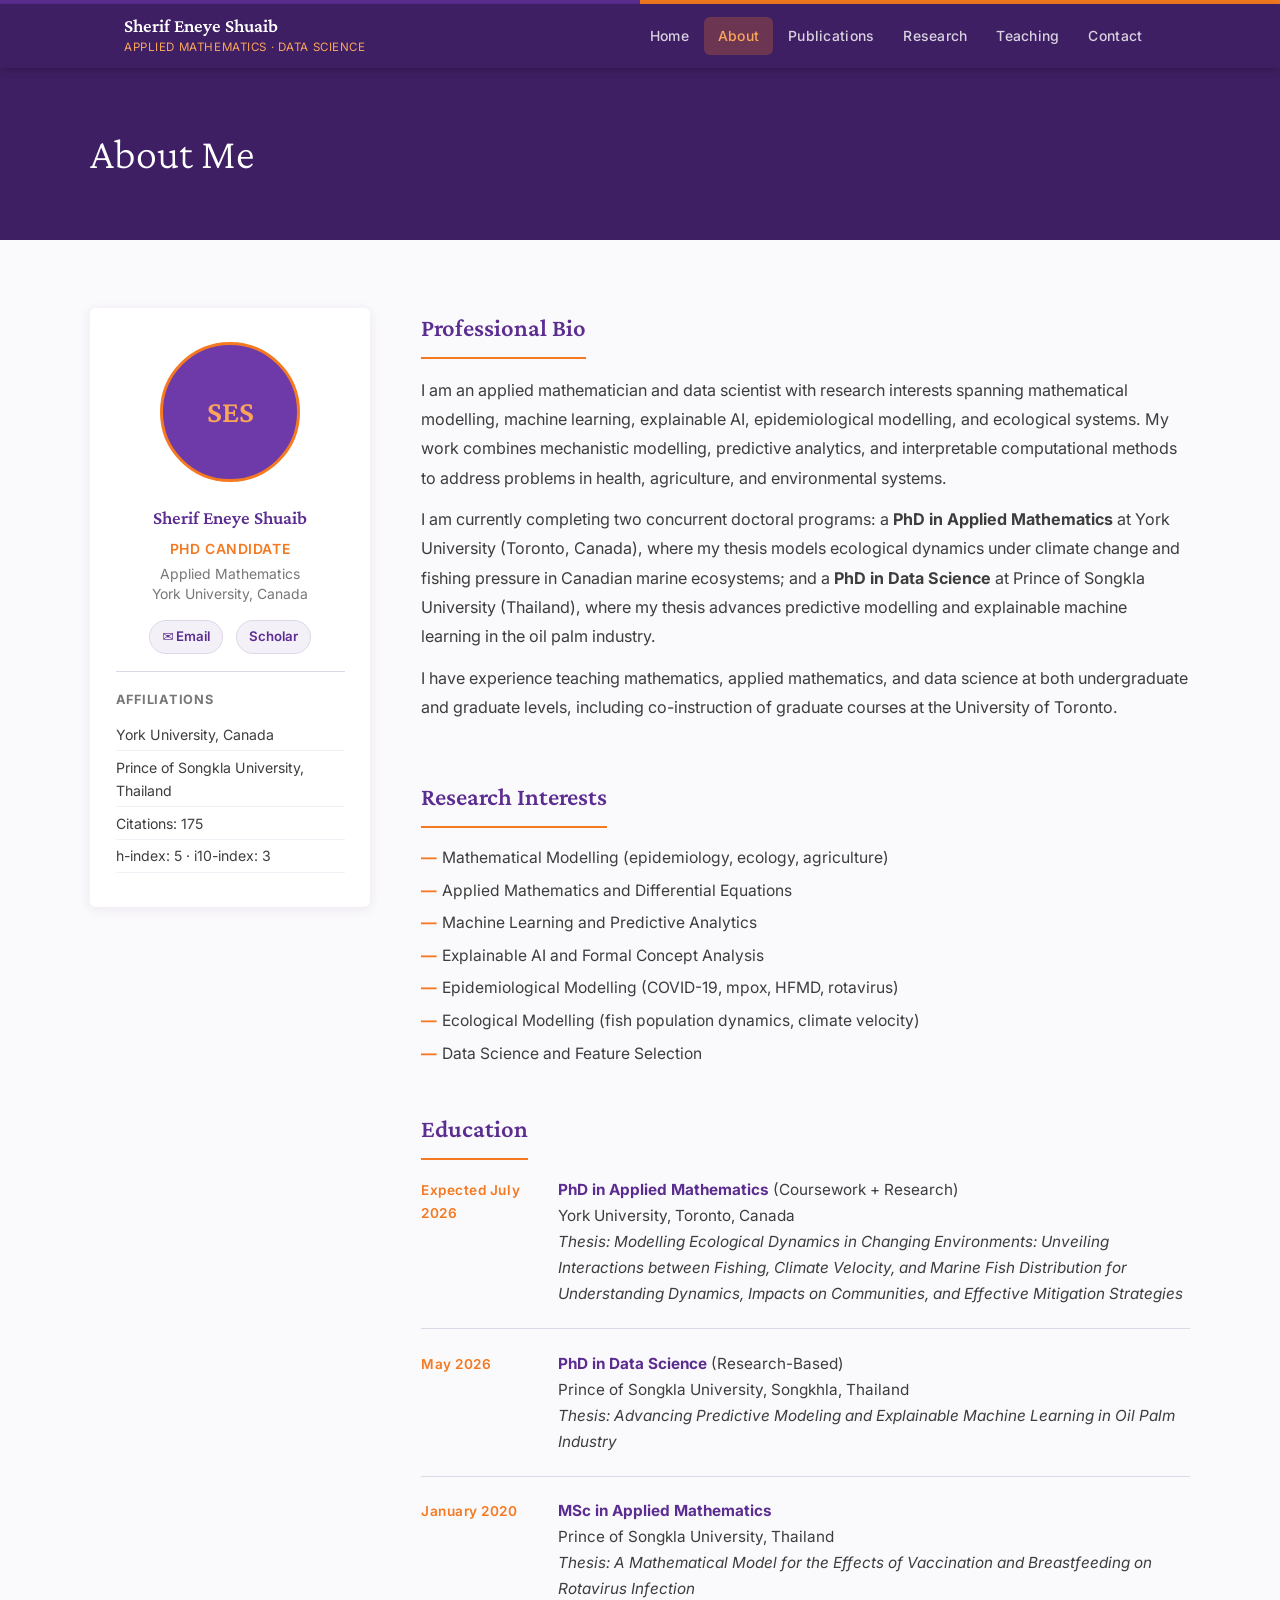
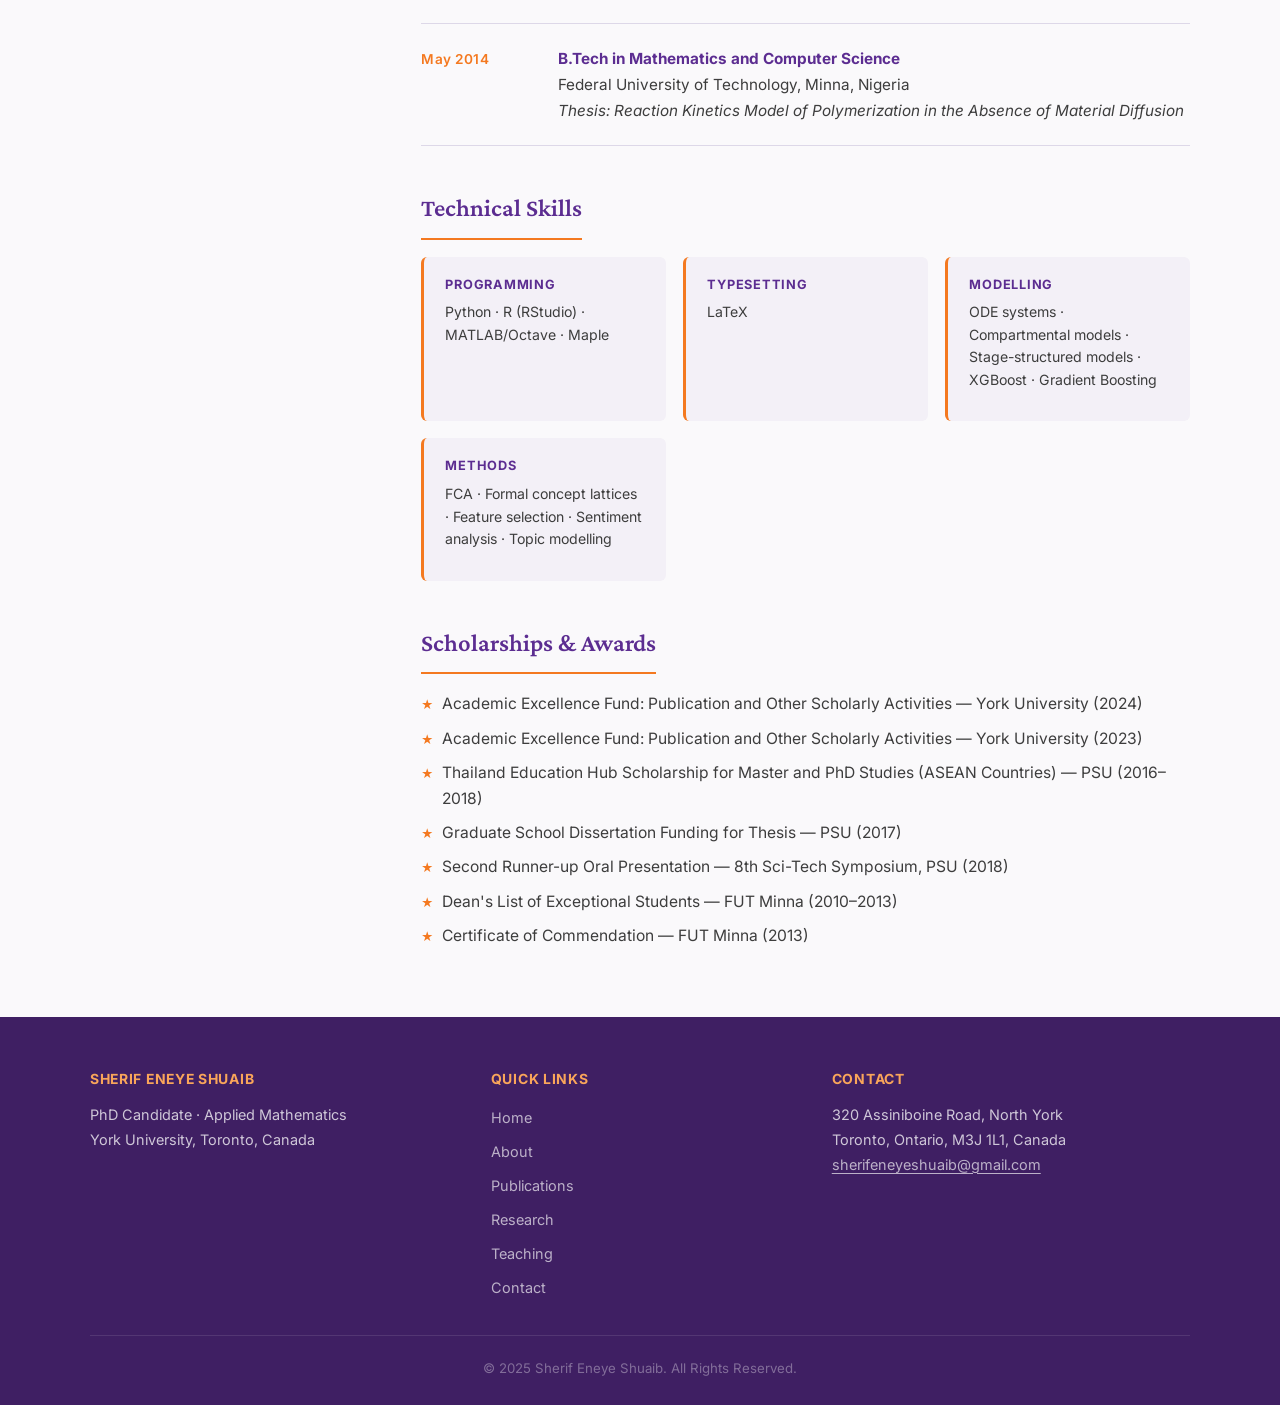
==== about.html @ bf9220cd "Add files via upload" ====
<!DOCTYPE html>
<html lang="en">
<head>
  <meta charset="UTF-8" />
  <meta name="viewport" content="width=device-width, initial-scale=1.0" />
  <title>About — Sherif Eneye Shuaib</title>
  <link rel="preconnect" href="https://fonts.googleapis.com">
  <link href="https://fonts.googleapis.com/css2?family=Crimson+Pro:ital,wght@0,300;0,400;0,600;1,400&family=Inter:wght@400;500;600&display=swap" rel="stylesheet">
  <link rel="stylesheet" href="style.css" />
</head>
<body>

  <div class="wu-stripe"></div>

  <header class="site-header">
    <div class="nav-inner">
      <a href="index.html" class="site-logo">
        <span class="logo-name">Sherif Eneye Shuaib</span>
        <span class="logo-sub">Applied Mathematics · Data Science</span>
      </a>
      <nav>
        <ul>
          <li><a href="index.html">Home</a></li>
          <li><a href="about.html" class="active">About</a></li>
          <li><a href="publications.html">Publications</a></li>
          <li><a href="research.html">Research</a></li>
          <li><a href="teaching.html">Teaching</a></li>
          <li><a href="contact.html">Contact</a></li>
        </ul>
      </nav>
    </div>
  </header>

  <section class="page-hero">
    <div class="section-inner">
      <h1>About Me</h1>
    </div>
  </section>

  <section class="section about-section">
    <div class="section-inner about-layout">

      <aside class="about-sidebar">
        <div class="sidebar-photo">
          <div class="photo-frame">
            <img src="images/profile.jpg" alt="Sherif Eneye Shuaib" onerror="this.style.display='none'; this.parentElement.classList.add('photo-placeholder')" />
            <div class="photo-initials">SES</div>
          </div>
        </div>
        <div class="sidebar-info">
          <h2 class="sidebar-name">Sherif Eneye Shuaib</h2>
          <p class="sidebar-role">PhD Candidate</p>
          <p class="sidebar-dept">Applied Mathematics</p>
          <p class="sidebar-inst">York University, Canada</p>
          <div class="sidebar-links">
            <a href="mailto:sherifeneyeshuaib@gmail.com">✉ Email</a>
            <a href="https://scholar.google.com/citations?hl=en&user=ZMl4wygAAAAJ" target="_blank">Scholar</a>
          </div>
          <div class="sidebar-affiliations">
            <strong>Affiliations</strong>
            <ul>
              <li>York University, Canada</li>
              <li>Prince of Songkla University, Thailand</li>
              <li>Citations: 175</li>
              <li>h-index: 5 · i10-index: 3</li>
            </ul>
          </div>
        </div>
      </aside>

      <main class="about-main">

        <section class="about-block">
          <h2>Professional Bio</h2>
          <p>
            I am an applied mathematician and data scientist with research interests spanning mathematical modelling, machine learning, explainable AI, epidemiological modelling, and ecological systems. My work combines mechanistic modelling, predictive analytics, and interpretable computational methods to address problems in health, agriculture, and environmental systems.
          </p>
          <p>
            I am currently completing two concurrent doctoral programs: a <strong>PhD in Applied Mathematics</strong> at York University (Toronto, Canada), where my thesis models ecological dynamics under climate change and fishing pressure in Canadian marine ecosystems; and a <strong>PhD in Data Science</strong> at Prince of Songkla University (Thailand), where my thesis advances predictive modelling and explainable machine learning in the oil palm industry.
          </p>
          <p>
            I have experience teaching mathematics, applied mathematics, and data science at both undergraduate and graduate levels, including co-instruction of graduate courses at the University of Toronto.
          </p>
        </section>

        <section class="about-block">
          <h2>Research Interests</h2>
          <ul class="interest-list">
            <li>Mathematical Modelling (epidemiology, ecology, agriculture)</li>
            <li>Applied Mathematics and Differential Equations</li>
            <li>Machine Learning and Predictive Analytics</li>
            <li>Explainable AI and Formal Concept Analysis</li>
            <li>Epidemiological Modelling (COVID-19, mpox, HFMD, rotavirus)</li>
            <li>Ecological Modelling (fish population dynamics, climate velocity)</li>
            <li>Data Science and Feature Selection</li>
          </ul>
        </section>

        <section class="about-block">
          <h2>Education</h2>
          <div class="edu-list">
            <div class="edu-item">
              <div class="edu-year">Expected July 2026</div>
              <div class="edu-detail">
                <strong>PhD in Applied Mathematics</strong> (Coursework + Research)<br>
                York University, Toronto, Canada<br>
                <em>Thesis: Modelling Ecological Dynamics in Changing Environments: Unveiling Interactions between Fishing, Climate Velocity, and Marine Fish Distribution for Understanding Dynamics, Impacts on Communities, and Effective Mitigation Strategies</em>
              </div>
            </div>
            <div class="edu-item">
              <div class="edu-year">May 2026</div>
              <div class="edu-detail">
                <strong>PhD in Data Science</strong> (Research-Based)<br>
                Prince of Songkla University, Songkhla, Thailand<br>
                <em>Thesis: Advancing Predictive Modeling and Explainable Machine Learning in Oil Palm Industry</em>
              </div>
            </div>
            <div class="edu-item">
              <div class="edu-year">January 2020</div>
              <div class="edu-detail">
                <strong>MSc in Applied Mathematics</strong><br>
                Prince of Songkla University, Thailand<br>
                <em>Thesis: A Mathematical Model for the Effects of Vaccination and Breastfeeding on Rotavirus Infection</em>
              </div>
            </div>
            <div class="edu-item">
              <div class="edu-year">May 2014</div>
              <div class="edu-detail">
                <strong>B.Tech in Mathematics and Computer Science</strong><br>
                Federal University of Technology, Minna, Nigeria<br>
                <em>Thesis: Reaction Kinetics Model of Polymerization in the Absence of Material Diffusion</em>
              </div>
            </div>
          </div>
        </section>

        <section class="about-block">
          <h2>Technical Skills</h2>
          <div class="skills-grid">
            <div class="skill-group">
              <strong>Programming</strong>
              <p>Python · R (RStudio) · MATLAB/Octave · Maple</p>
            </div>
            <div class="skill-group">
              <strong>Typesetting</strong>
              <p>LaTeX</p>
            </div>
            <div class="skill-group">
              <strong>Modelling</strong>
              <p>ODE systems · Compartmental models · Stage-structured models · XGBoost · Gradient Boosting</p>
            </div>
            <div class="skill-group">
              <strong>Methods</strong>
              <p>FCA · Formal concept lattices · Feature selection · Sentiment analysis · Topic modelling</p>
            </div>
          </div>
        </section>

        <section class="about-block">
          <h2>Scholarships & Awards</h2>
          <ul class="award-list">
            <li>Academic Excellence Fund: Publication and Other Scholarly Activities — York University (2024)</li>
            <li>Academic Excellence Fund: Publication and Other Scholarly Activities — York University (2023)</li>
            <li>Thailand Education Hub Scholarship for Master and PhD Studies (ASEAN Countries) — PSU (2016–2018)</li>
            <li>Graduate School Dissertation Funding for Thesis — PSU (2017)</li>
            <li>Second Runner-up Oral Presentation — 8th Sci-Tech Symposium, PSU (2018)</li>
            <li>Dean's List of Exceptional Students — FUT Minna (2010–2013)</li>
            <li>Certificate of Commendation — FUT Minna (2013)</li>
          </ul>
        </section>

      </main>
    </div>
  </section>

  <footer class="site-footer">
    <div class="footer-inner">
      <div class="footer-col">
        <strong>Sherif Eneye Shuaib</strong>
        <p>PhD Candidate · Applied Mathematics<br>York University, Toronto, Canada</p>
      </div>
      <div class="footer-col">
        <strong>Quick Links</strong>
        <ul>
          <li><a href="index.html">Home</a></li>
          <li><a href="about.html">About</a></li>
          <li><a href="publications.html">Publications</a></li>
          <li><a href="research.html">Research</a></li>
          <li><a href="teaching.html">Teaching</a></li>
          <li><a href="contact.html">Contact</a></li>
        </ul>
      </div>
      <div class="footer-col">
        <strong>Contact</strong>
        <p>320 Assiniboine Road, North York<br>Toronto, Ontario, M3J 1L1, Canada</p>
        <p><a href="mailto:sherifeneyeshuaib@gmail.com" style="color:rgba(255,255,255,0.65);">sherifeneyeshuaib@gmail.com</a></p>
      </div>
    </div>
    <div class="footer-copy">© 2025 Sherif Eneye Shuaib. All Rights Reserved.</div>
  </footer>

</body>
</html>
---- style.css ----
/* ============================================
   SHERIF ENEYE SHUAIB — Personal Academic Site
   Colors: Walailak University (Purple + Orange)
   Purple: #5c2d91 / Orange: #f47920
   ============================================ */

:root {
  --c-purple:     #5c2d91;
  --c-purple-mid: #6e3aaa;
  --c-purple-dk:  #3f1f63;
  --c-orange:     #f47920;
  --c-orange-lt:  #f9a55a;
  --c-bg:         #faf9fb;
  --c-bg-subtle:  #f3f0f7;
  --c-text:       #1a1a1a;
  --c-text-mid:   #3d3d3d;
  --c-muted:      #777;
  --c-border:     #ddd8e8;
  --c-white:      #ffffff;

  --font-serif: 'Crimson Pro', Georgia, serif;
  --font-sans:  'Inter', system-ui, sans-serif;

  --radius: 6px;
  --shadow: 0 2px 12px rgba(92,45,145,0.09);
}

/* ---- RESET ---- */
*, *::before, *::after { box-sizing: border-box; margin: 0; padding: 0; }
html { font-size: 17px; scroll-behavior: smooth; }
body { font-family: var(--font-sans); background: var(--c-bg); color: var(--c-text); line-height: 1.65; }
a { color: var(--c-purple); text-decoration: underline; text-underline-offset: 3px; }
a:hover { color: var(--c-orange); }
img { max-width: 100%; display: block; }
ul { list-style: none; }

/* ---- NAV ---- */
.site-header {
  background: var(--c-purple-dk);
  position: sticky;
  top: 0;
  z-index: 100;
  box-shadow: 0 2px 8px rgba(0,0,0,0.22);
}
.nav-inner {
  max-width: 1100px;
  margin: 0 auto;
  padding: 0 2rem;
  display: flex;
  align-items: center;
  justify-content: space-between;
  height: 64px;
}
.site-logo {
  text-decoration: none;
  display: flex;
  flex-direction: column;
  gap: 1px;
}
.logo-name {
  font-family: var(--font-serif);
  font-size: 1.1rem;
  font-weight: 600;
  color: var(--c-white);
  line-height: 1.2;
}
.logo-sub {
  font-size: 0.68rem;
  color: var(--c-orange-lt);
  letter-spacing: 0.05em;
  text-transform: uppercase;
}
nav ul { display: flex; gap: 0.1rem; }
nav ul li a {
  display: block;
  padding: 0.45rem 0.8rem;
  font-size: 0.82rem;
  font-weight: 500;
  color: rgba(255,255,255,0.8);
  text-decoration: none;
  border-radius: var(--radius);
  letter-spacing: 0.02em;
  transition: background 0.15s, color 0.15s;
}
nav ul li a:hover,
nav ul li a.active {
  background: rgba(244,121,32,0.25);
  color: var(--c-orange-lt);
}

/* ---- HERO ---- */
.hero {
  background: linear-gradient(135deg, var(--c-purple-dk) 0%, var(--c-purple) 55%, var(--c-purple-mid) 100%);
  padding: 5rem 2rem 4rem;
  color: var(--c-white);
}
.hero-inner {
  max-width: 1100px;
  margin: 0 auto;
  display: grid;
  grid-template-columns: 1fr auto;
  gap: 4rem;
  align-items: center;
}
.hero-eyebrow {
  font-size: 0.78rem;
  font-weight: 600;
  letter-spacing: 0.1em;
  text-transform: uppercase;
  color: var(--c-orange-lt);
  margin-bottom: 0.75rem;
}
.hero h1 {
  font-family: var(--font-serif);
  font-size: 2.9rem;
  font-weight: 300;
  line-height: 1.15;
  margin-bottom: 1.25rem;
  color: var(--c-white);
}
.hero-desc {
  font-size: 1rem;
  color: rgba(255,255,255,0.82);
  max-width: 520px;
  line-height: 1.75;
  margin-bottom: 2rem;
}
.hero-links { display: flex; gap: 0.85rem; flex-wrap: wrap; margin-bottom: 1.5rem; }
.btn-primary {
  display: inline-block;
  background: var(--c-orange);
  color: var(--c-white);
  font-weight: 600;
  font-size: 0.85rem;
  padding: 0.65rem 1.4rem;
  border-radius: var(--radius);
  text-decoration: none;
  letter-spacing: 0.02em;
  transition: background 0.15s;
}
.btn-primary:hover { background: var(--c-orange-lt); color: var(--c-white); }
.btn-outline {
  display: inline-block;
  border: 1.5px solid rgba(244,121,32,0.6);
  color: var(--c-orange-lt);
  font-weight: 500;
  font-size: 0.85rem;
  padding: 0.62rem 1.35rem;
  border-radius: var(--radius);
  text-decoration: none;
  transition: border-color 0.15s, color 0.15s;
}
.btn-outline:hover { border-color: var(--c-orange-lt); color: var(--c-white); }
.hero-social { display: flex; gap: 1rem; font-size: 0.82rem; }
.hero-social a { color: rgba(255,255,255,0.6); text-decoration: none; transition: color 0.15s; }
.hero-social a:hover { color: var(--c-orange-lt); }

/* Photo */
.hero-photo { display: flex; flex-direction: column; align-items: center; gap: 1rem; }
.photo-frame {
  width: 200px; height: 200px;
  border-radius: 50%;
  border: 3px solid var(--c-orange);
  overflow: hidden;
  background: var(--c-purple-mid);
  display: flex;
  align-items: center;
  justify-content: center;
  position: relative;
}
.photo-frame img { width: 100%; height: 100%; object-fit: cover; }
.photo-initials {
  position: absolute;
  font-family: var(--font-serif);
  font-size: 2.5rem;
  font-weight: 600;
  color: var(--c-orange-lt);
  pointer-events: none;
}
.photo-frame.photo-placeholder .photo-initials { display: flex; }
.photo-frame:not(.photo-placeholder) .photo-initials { display: none; }
.affil-badges { display: flex; flex-direction: column; align-items: center; gap: 0.4rem; }
.affil-badges span {
  background: rgba(255,255,255,0.1);
  color: rgba(255,255,255,0.8);
  font-size: 0.72rem;
  padding: 0.25rem 0.75rem;
  border-radius: 20px;
  border: 1px solid rgba(255,255,255,0.15);
}

/* ---- SECTIONS ---- */
.section { padding: 4rem 2rem; }
.bg-subtle { background: var(--c-bg-subtle); }
.section-inner { max-width: 1100px; margin: 0 auto; }
.section-title {
  font-family: var(--font-serif);
  font-size: 1.9rem;
  font-weight: 400;
  color: var(--c-purple);
  margin-bottom: 2rem;
  padding-bottom: 0.75rem;
  border-bottom: 2px solid var(--c-orange);
  display: inline-block;
}

/* ---- CARDS ---- */
.cards { display: grid; grid-template-columns: repeat(auto-fit, minmax(230px, 1fr)); gap: 1.5rem; }
.card {
  background: var(--c-white);
  border-radius: var(--radius);
  padding: 1.75rem 1.5rem;
  box-shadow: var(--shadow);
  border-top: 3px solid var(--c-orange);
}
.card-icon { font-size: 1.5rem; margin-bottom: 0.75rem; }
.card h3 { font-family: var(--font-serif); font-size: 1.05rem; font-weight: 600; color: var(--c-purple); margin-bottom: 0.6rem; }
.card p { font-size: 0.88rem; color: var(--c-text-mid); line-height: 1.65; }

/* ---- PUB LIST (homepage preview) ---- */
.pub-list { display: flex; flex-direction: column; gap: 1.25rem; }
.pub-item { padding-bottom: 1.25rem; border-bottom: 1px solid var(--c-border); }
.pub-journal {
  display: inline-block;
  font-size: 0.72rem; font-weight: 600;
  letter-spacing: 0.06em; text-transform: uppercase;
  color: var(--c-orange); margin-bottom: 0.3rem;
}
.pub-title { font-family: var(--font-serif); font-size: 1.05rem; color: var(--c-purple); margin-bottom: 0.2rem; }
.pub-authors { font-size: 0.83rem; color: var(--c-muted); }

/* ---- NEWS ---- */
.news-grid { display: grid; grid-template-columns: repeat(auto-fit, minmax(260px, 1fr)); gap: 1.25rem; }
.news-item { background: var(--c-white); border-radius: var(--radius); padding: 1.25rem 1.5rem; box-shadow: var(--shadow); }
.news-date { display: block; font-size: 0.75rem; font-weight: 600; letter-spacing: 0.06em; text-transform: uppercase; color: var(--c-orange); margin-bottom: 0.5rem; }
.news-item p { font-size: 0.9rem; line-height: 1.65; color: var(--c-text-mid); }

/* ---- PAGE HERO (inner pages) ---- */
.page-hero { background: var(--c-purple-dk); color: var(--c-white); padding: 3rem 2rem 2.5rem; }
.page-hero h1 { font-family: var(--font-serif); font-size: 2.5rem; font-weight: 300; color: var(--c-white); margin-bottom: 0.5rem; }
.page-hero-sub { color: rgba(255,255,255,0.7); font-size: 1rem; }

/* ---- ABOUT LAYOUT ---- */
.about-layout { display: grid; grid-template-columns: 280px 1fr; gap: 3rem; align-items: start; }
.about-sidebar {
  background: var(--c-white);
  border-radius: var(--radius);
  padding: 2rem 1.5rem;
  box-shadow: var(--shadow);
  position: sticky; top: 80px;
}
.sidebar-photo { display: flex; justify-content: center; margin-bottom: 1.25rem; }
.sidebar-photo .photo-frame { width: 140px; height: 140px; }
.sidebar-photo .photo-initials { font-size: 1.8rem; }
.sidebar-name { font-family: var(--font-serif); font-size: 1.1rem; font-weight: 600; color: var(--c-purple); text-align: center; margin-bottom: 0.2rem; }
.sidebar-role { font-size: 0.82rem; color: var(--c-orange); font-weight: 600; text-align: center; text-transform: uppercase; letter-spacing: 0.04em; margin-bottom: 0.2rem; }
.sidebar-dept, .sidebar-inst { font-size: 0.82rem; color: var(--c-muted); text-align: center; line-height: 1.4; }
.sidebar-links { display: flex; justify-content: center; gap: 0.75rem; margin: 1rem 0; flex-wrap: wrap; }
.sidebar-links a {
  font-size: 0.78rem; font-weight: 600;
  color: var(--c-purple);
  background: var(--c-bg-subtle);
  padding: 0.3rem 0.7rem;
  border-radius: 20px;
  text-decoration: none;
  border: 1px solid var(--c-border);
  transition: background 0.15s;
}
.sidebar-links a:hover { background: var(--c-orange); color: var(--c-white); border-color: var(--c-orange); }
.sidebar-affiliations { border-top: 1px solid var(--c-border); padding-top: 1rem; margin-top: 0.5rem; }
.sidebar-affiliations strong { font-size: 0.75rem; text-transform: uppercase; letter-spacing: 0.06em; color: var(--c-muted); display: block; margin-bottom: 0.5rem; }
.sidebar-affiliations li { font-size: 0.83rem; color: var(--c-text-mid); padding: 0.25rem 0; border-bottom: 1px solid var(--c-bg-subtle); }

.about-main { display: flex; flex-direction: column; gap: 2.5rem; }
.about-block h2 {
  font-family: var(--font-serif); font-size: 1.45rem; font-weight: 600;
  color: var(--c-purple); margin-bottom: 1rem;
  padding-bottom: 0.5rem; border-bottom: 2px solid var(--c-orange); display: inline-block;
}
.about-block p { font-size: 0.95rem; color: var(--c-text-mid); line-height: 1.8; margin-bottom: 0.75rem; }

.interest-list { display: flex; flex-direction: column; gap: 0.4rem; }
.interest-list li { font-size: 0.92rem; color: var(--c-text-mid); padding-left: 1.25rem; position: relative; }
.interest-list li::before { content: "—"; position: absolute; left: 0; color: var(--c-orange); font-weight: 700; }

.edu-list { display: flex; flex-direction: column; gap: 1.25rem; }
.edu-item { display: grid; grid-template-columns: 120px 1fr; gap: 1rem; padding-bottom: 1.25rem; border-bottom: 1px solid var(--c-border); }
.edu-year { font-size: 0.8rem; font-weight: 600; color: var(--c-orange); letter-spacing: 0.04em; padding-top: 2px; }
.edu-detail { font-size: 0.9rem; line-height: 1.7; color: var(--c-text-mid); }
.edu-detail strong { color: var(--c-purple); }

.skills-grid { display: grid; grid-template-columns: repeat(auto-fit, minmax(200px, 1fr)); gap: 1rem; }
.skill-group { background: var(--c-bg-subtle); padding: 1rem 1.25rem; border-radius: var(--radius); border-left: 3px solid var(--c-orange); }
.skill-group strong { font-size: 0.75rem; text-transform: uppercase; letter-spacing: 0.06em; color: var(--c-purple); display: block; margin-bottom: 0.4rem; }
.skill-group p { font-size: 0.83rem; color: var(--c-text-mid); line-height: 1.6; }

.award-list { display: flex; flex-direction: column; gap: 0.5rem; }
.award-list li { font-size: 0.92rem; color: var(--c-text-mid); padding-left: 1.25rem; position: relative; }
.award-list li::before { content: "★"; position: absolute; left: 0; color: var(--c-orange); font-size: 0.7rem; top: 4px; }

/* ---- PUBLICATIONS FULL ---- */
.pubs-layout { display: flex; flex-direction: column; gap: 2.5rem; }
.year-label {
  font-family: var(--font-serif); font-size: 1.4rem; font-weight: 400;
  color: var(--c-purple); margin-bottom: 1.25rem;
  padding-bottom: 0.5rem; border-bottom: 2px solid var(--c-orange); display: inline-block;
}
.pub-list-full { display: flex; flex-direction: column; gap: 1.25rem; }
.pub-item-full {
  background: var(--c-white); border-radius: var(--radius);
  padding: 1.25rem 1.5rem; box-shadow: var(--shadow);
  border-left: 4px solid var(--c-orange);
}
.pub-badge {
  display: inline-block; font-size: 0.68rem; font-weight: 700;
  letter-spacing: 0.07em; text-transform: uppercase;
  color: var(--c-orange); background: rgba(244,121,32,0.1);
  border: 1px solid rgba(244,121,32,0.3);
  padding: 0.15rem 0.55rem; border-radius: 3px; margin-bottom: 0.6rem;
}
.pub-badge.q1 { color: #6a2d9a; background: rgba(92,45,145,0.1); border-color: rgba(92,45,145,0.3); }
.pub-badge.q2 { color: #c75c00; background: rgba(244,121,32,0.1); border-color: rgba(244,121,32,0.3); }
.pub-badge.review { color: #777; background: rgba(0,0,0,0.04); border-color: #ccc; }
.pub-title-full { font-family: var(--font-serif); font-size: 1.05rem; color: var(--c-purple); margin-bottom: 0.3rem; line-height: 1.5; }
.pub-authors-full { font-size: 0.83rem; color: var(--c-muted); margin-bottom: 0.2rem; }
.pub-venue { font-size: 0.83rem; color: var(--c-text-mid); margin-bottom: 0.4rem; }
.pub-quartile { font-size: 0.75rem; font-weight: 700; color: var(--c-purple); letter-spacing: 0.04em; margin-bottom: 0.75rem; }
.pub-links { display: flex; gap: 0.75rem; }
.pub-links a {
  font-size: 0.78rem; font-weight: 600; color: var(--c-purple);
  background: var(--c-bg-subtle); padding: 0.25rem 0.65rem;
  border-radius: 3px; text-decoration: none; border: 1px solid var(--c-border);
  transition: background 0.15s;
}
.pub-links a:hover { background: var(--c-purple); color: var(--c-white); }

/* ---- RESEARCH ---- */
.research-block { padding-bottom: 2rem; margin-bottom: 2rem; border-bottom: 1px solid var(--c-border); }
.research-block:last-child { border-bottom: none; }
.research-block h2 {
  font-family: var(--font-serif); font-size: 1.45rem; font-weight: 600;
  color: var(--c-purple); margin-bottom: 1rem;
  padding-bottom: 0.5rem; border-bottom: 2px solid var(--c-orange); display: inline-block;
}
.research-block p { font-size: 0.95rem; color: var(--c-text-mid); line-height: 1.8; margin-bottom: 0.75rem; }
.affil-list { display: flex; flex-direction: column; gap: 0.5rem; }
.affil-list li { font-size: 0.92rem; color: var(--c-text-mid); padding-left: 1.25rem; position: relative; }
.affil-list li::before { content: "→"; position: absolute; left: 0; color: var(--c-orange); }

/* ---- TEACHING ---- */
.teaching-block { padding-bottom: 2rem; margin-bottom: 2rem; border-bottom: 1px solid var(--c-border); }
.teaching-block:last-child { border-bottom: none; }
.teaching-block h2 { font-family: var(--font-serif); font-size: 1.45rem; font-weight: 600; color: var(--c-purple); margin-bottom: 1rem; padding-bottom: 0.5rem; border-bottom: 2px solid var(--c-orange); display: inline-block; }
.teaching-block p { font-size: 0.95rem; color: var(--c-text-mid); line-height: 1.8; margin-bottom: 0.75rem; }
.course-list { display: flex; flex-direction: column; gap: 0.6rem; }
.course-item { font-size: 0.9rem; color: var(--c-text-mid); padding-left: 1.25rem; position: relative; }
.course-item::before { content: "▸"; position: absolute; left: 0; color: var(--c-orange); }
.course-item strong { color: var(--c-purple); }

/* ---- CONTACT ---- */
.contact-layout { display: grid; grid-template-columns: 1fr 280px; gap: 3rem; }
.contact-main h2 { font-family: var(--font-serif); font-size: 1.6rem; font-weight: 400; color: var(--c-purple); margin-bottom: 0.75rem; }
.contact-main > p { font-size: 0.95rem; color: var(--c-text-mid); line-height: 1.75; margin-bottom: 1.5rem; }
.contact-block { margin-bottom: 1.75rem; }
.contact-block h3 { font-size: 0.75rem; font-weight: 700; text-transform: uppercase; letter-spacing: 0.07em; color: var(--c-orange); margin-bottom: 0.5rem; }
.contact-block p { font-size: 0.9rem; color: var(--c-text-mid); line-height: 1.75; }
.contact-links { display: flex; flex-direction: column; gap: 0.4rem; }
.contact-links a { font-size: 0.9rem; color: var(--c-purple); }
.contact-side { background: var(--c-white); border-radius: var(--radius); padding: 1.5rem; box-shadow: var(--shadow); height: fit-content; }
.contact-side h3 { font-size: 0.75rem; font-weight: 700; text-transform: uppercase; letter-spacing: 0.07em; color: var(--c-muted); margin-bottom: 0.75rem; }

/* ---- FOOTER ---- */
.site-footer { background: var(--c-purple-dk); color: rgba(255,255,255,0.75); padding: 3rem 2rem 1.5rem; }
.footer-inner {
  max-width: 1100px; margin: 0 auto;
  display: grid; grid-template-columns: 1.2fr 1fr 1.2fr;
  gap: 2.5rem; padding-bottom: 2rem;
  border-bottom: 1px solid rgba(255,255,255,0.1);
}
.footer-col strong { display: block; color: var(--c-orange-lt); font-size: 0.82rem; letter-spacing: 0.05em; text-transform: uppercase; margin-bottom: 0.75rem; }
.footer-col p { font-size: 0.85rem; line-height: 1.7; }
.footer-col ul { display: flex; flex-direction: column; gap: 0.35rem; }
.footer-col ul li a { font-size: 0.85rem; color: rgba(255,255,255,0.65); text-decoration: none; }
.footer-col ul li a:hover { color: var(--c-orange-lt); }
.footer-copy { max-width: 1100px; margin: 1.25rem auto 0; font-size: 0.78rem; color: rgba(255,255,255,0.35); text-align: center; }

/* ---- WU COLOR STRIPE ---- */
.wu-stripe { height: 4px; background: linear-gradient(90deg, var(--c-purple) 50%, var(--c-orange) 50%); }

/* ---- RESPONSIVE ---- */
@media (max-width: 860px) {
  .hero-inner { grid-template-columns: 1fr; }
  .hero-photo { display: none; }
  .about-layout { grid-template-columns: 1fr; }
  .about-sidebar { position: static; }
  .footer-inner { grid-template-columns: 1fr 1fr; }
  .contact-layout { grid-template-columns: 1fr; }
}
@media (max-width: 620px) {
  html { font-size: 15px; }
  .nav-inner { flex-direction: column; height: auto; padding: 0.75rem 1rem; gap: 0.5rem; }
  nav ul { flex-wrap: wrap; justify-content: center; }
  .hero { padding: 3rem 1.25rem 2.5rem; }
  .hero h1 { font-size: 2rem; }
  .section { padding: 2.5rem 1.25rem; }
  .footer-inner { grid-template-columns: 1fr; }
  .edu-item { grid-template-columns: 1fr; }
}
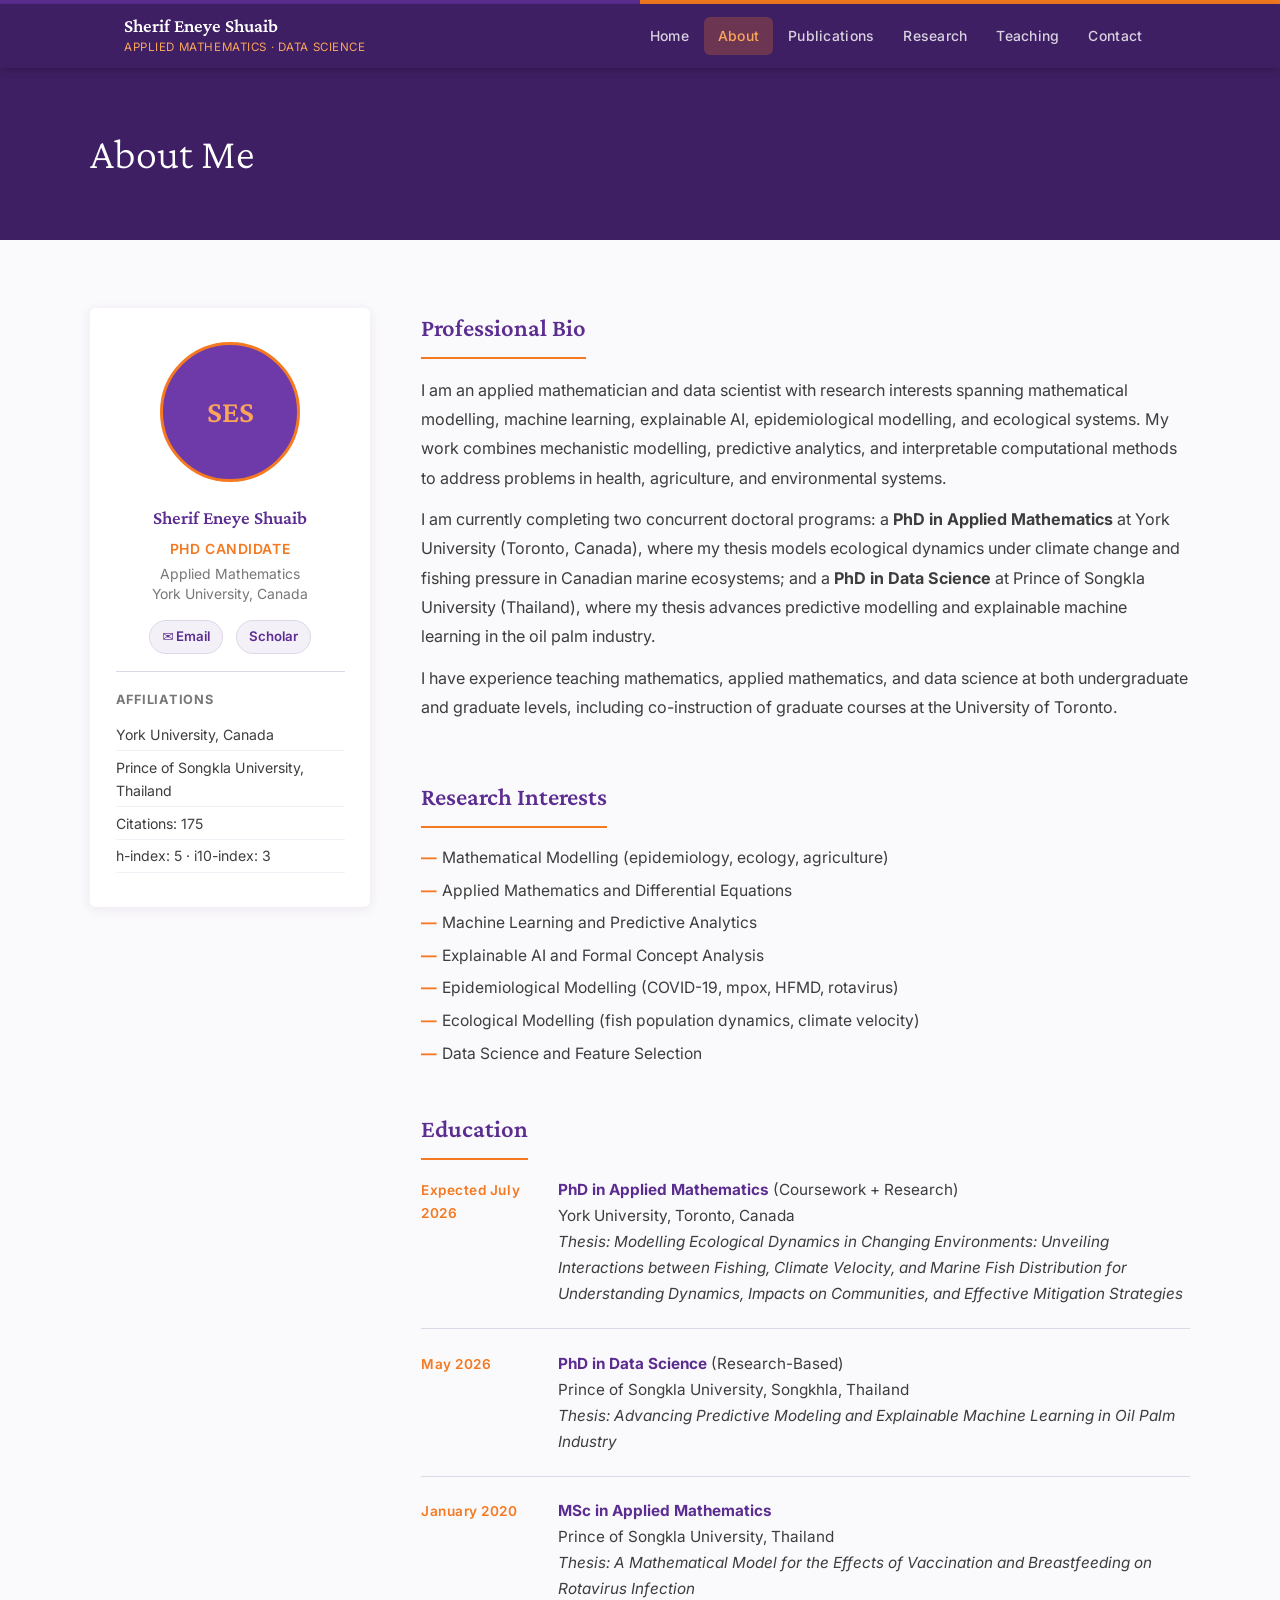
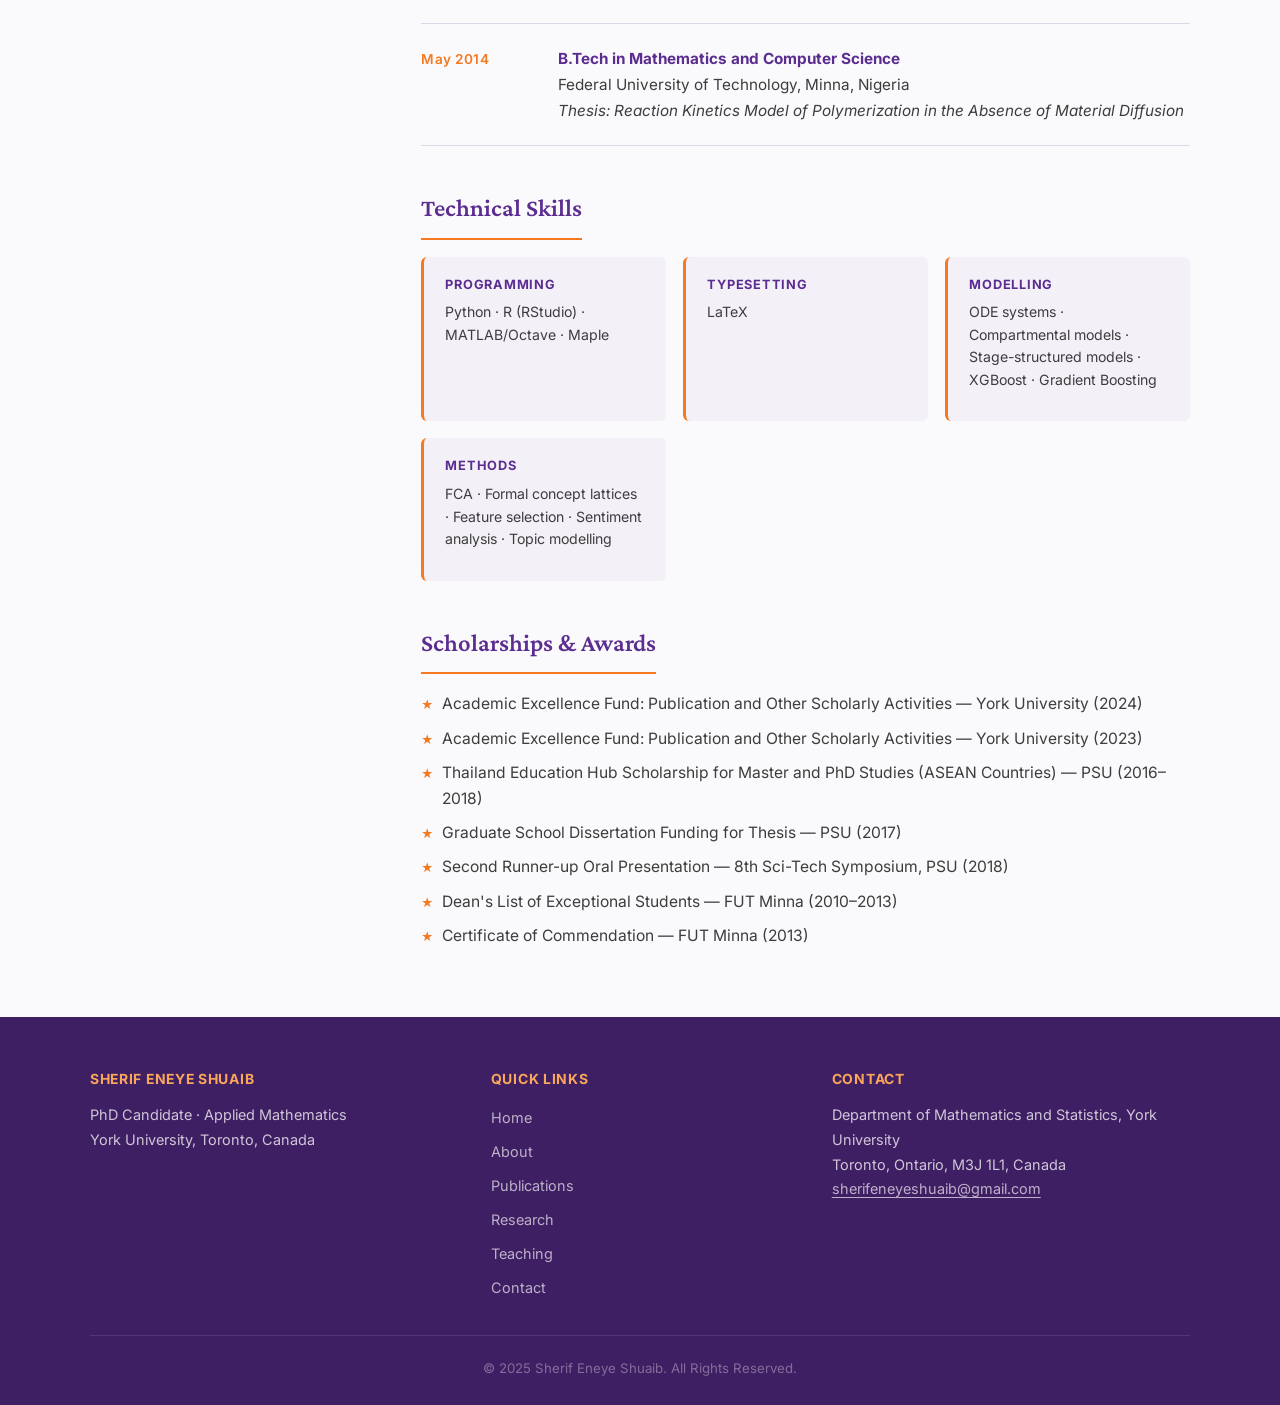
==== commit 2b8ea273: "Update about.html" ====
--- a/about.html
+++ b/about.html
@@ -192,7 +192,7 @@
       </div>
       <div class="footer-col">
         <strong>Contact</strong>
-        <p>320 Assiniboine Road, North York<br>Toronto, Ontario, M3J 1L1, Canada</p>
+        <p>Department of Mathematics and Statistics, York University<br>Toronto, Ontario, M3J 1L1, Canada</p>
         <p><a href="mailto:sherifeneyeshuaib@gmail.com" style="color:rgba(255,255,255,0.65);">sherifeneyeshuaib@gmail.com</a></p>
       </div>
     </div>
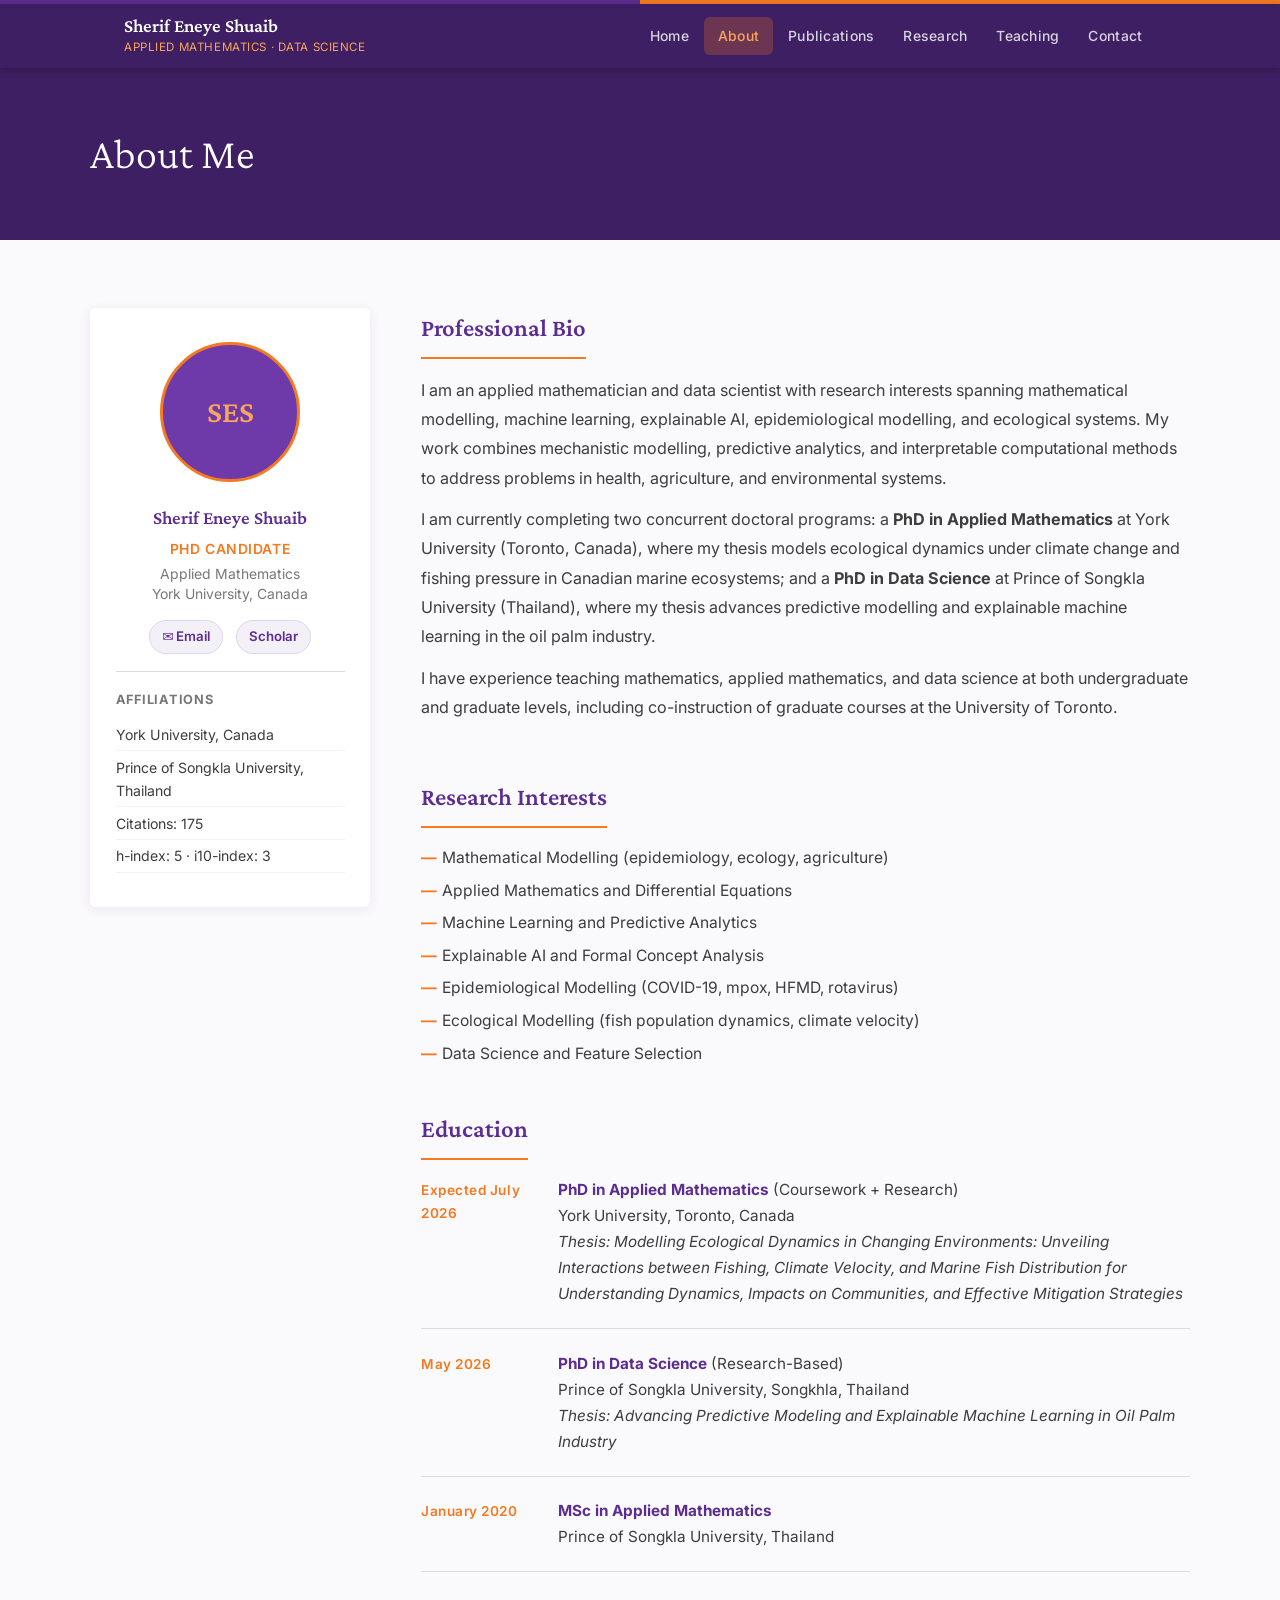
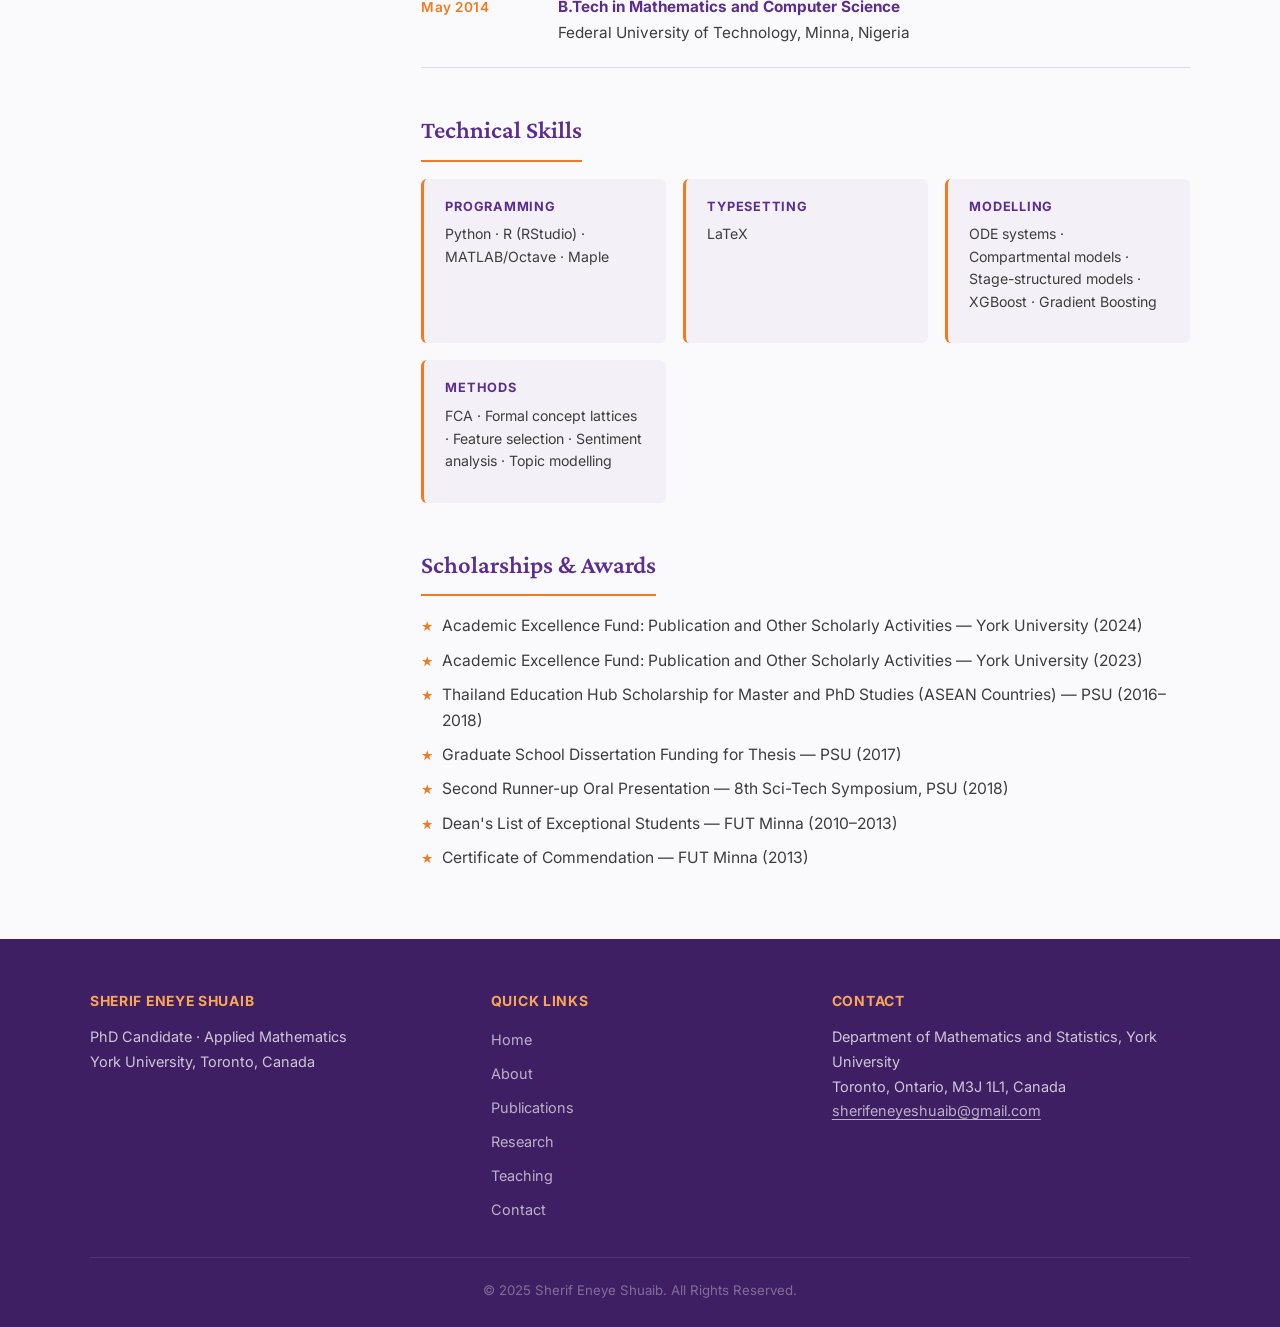
==== commit 984f2b8e: "Update about.html" ====
--- a/about.html
+++ b/about.html
@@ -119,16 +119,14 @@
               <div class="edu-year">January 2020</div>
               <div class="edu-detail">
                 <strong>MSc in Applied Mathematics</strong><br>
-                Prince of Songkla University, Thailand<br>
-                <em>Thesis: A Mathematical Model for the Effects of Vaccination and Breastfeeding on Rotavirus Infection</em>
+                Prince of Songkla University, Thailand<br>         
               </div>
             </div>
             <div class="edu-item">
               <div class="edu-year">May 2014</div>
               <div class="edu-detail">
                 <strong>B.Tech in Mathematics and Computer Science</strong><br>
-                Federal University of Technology, Minna, Nigeria<br>
-                <em>Thesis: Reaction Kinetics Model of Polymerization in the Absence of Material Diffusion</em>
+                Federal University of Technology, Minna, Nigeria<br>               
               </div>
             </div>
           </div>
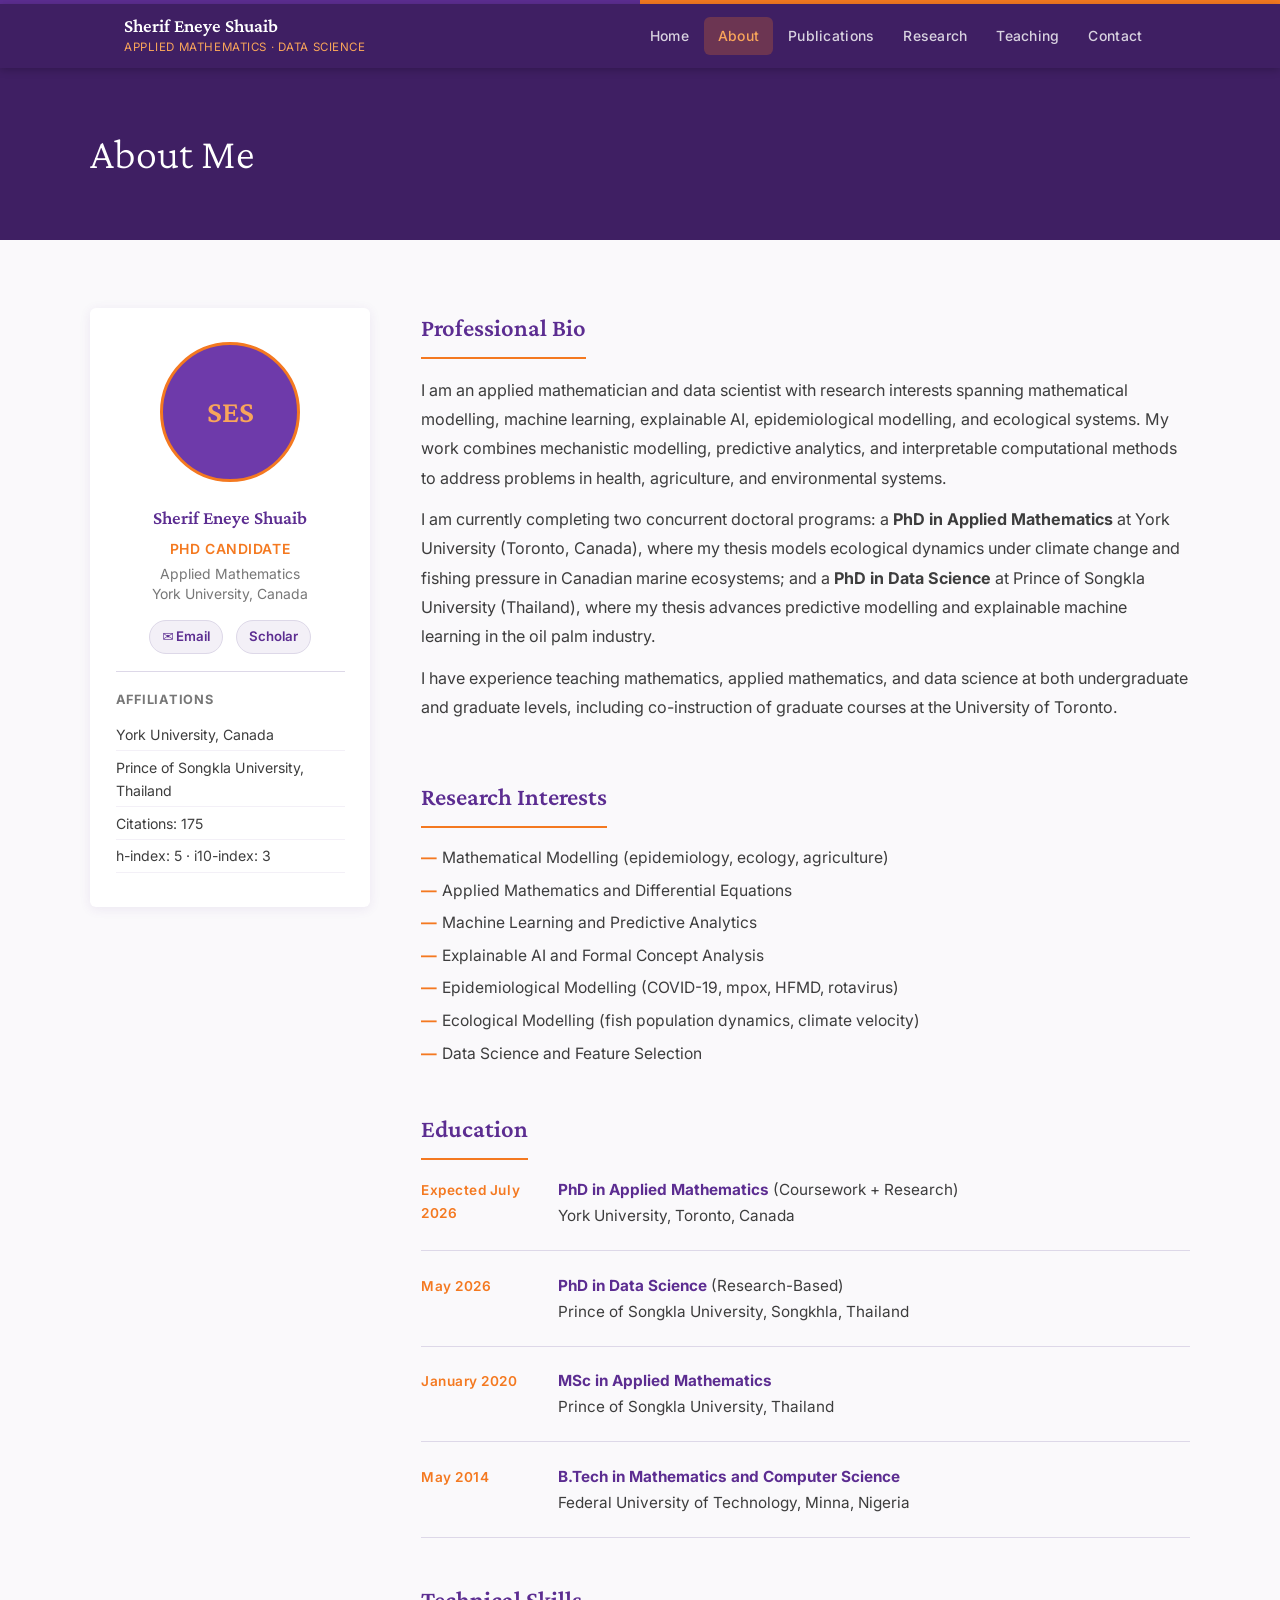
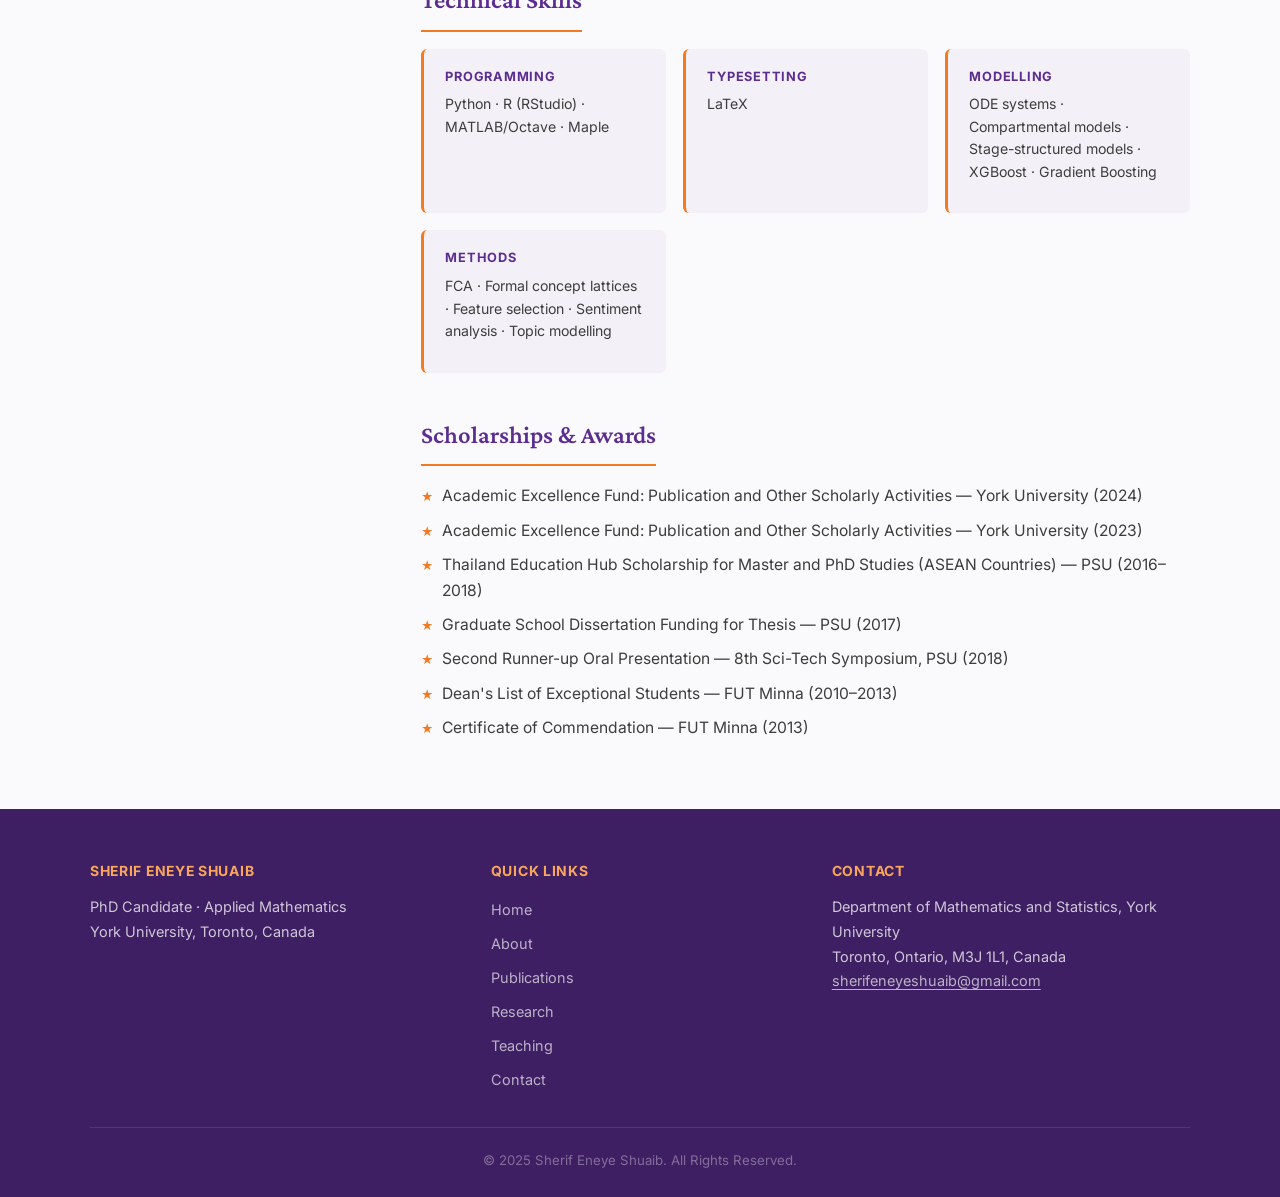
==== commit d38b994f: "Update about.html" ====
--- a/about.html
+++ b/about.html
@@ -104,7 +104,6 @@
               <div class="edu-detail">
                 <strong>PhD in Applied Mathematics</strong> (Coursework + Research)<br>
                 York University, Toronto, Canada<br>
-                <em>Thesis: Modelling Ecological Dynamics in Changing Environments: Unveiling Interactions between Fishing, Climate Velocity, and Marine Fish Distribution for Understanding Dynamics, Impacts on Communities, and Effective Mitigation Strategies</em>
               </div>
             </div>
             <div class="edu-item">
@@ -112,7 +111,6 @@
               <div class="edu-detail">
                 <strong>PhD in Data Science</strong> (Research-Based)<br>
                 Prince of Songkla University, Songkhla, Thailand<br>
-                <em>Thesis: Advancing Predictive Modeling and Explainable Machine Learning in Oil Palm Industry</em>
               </div>
             </div>
             <div class="edu-item">
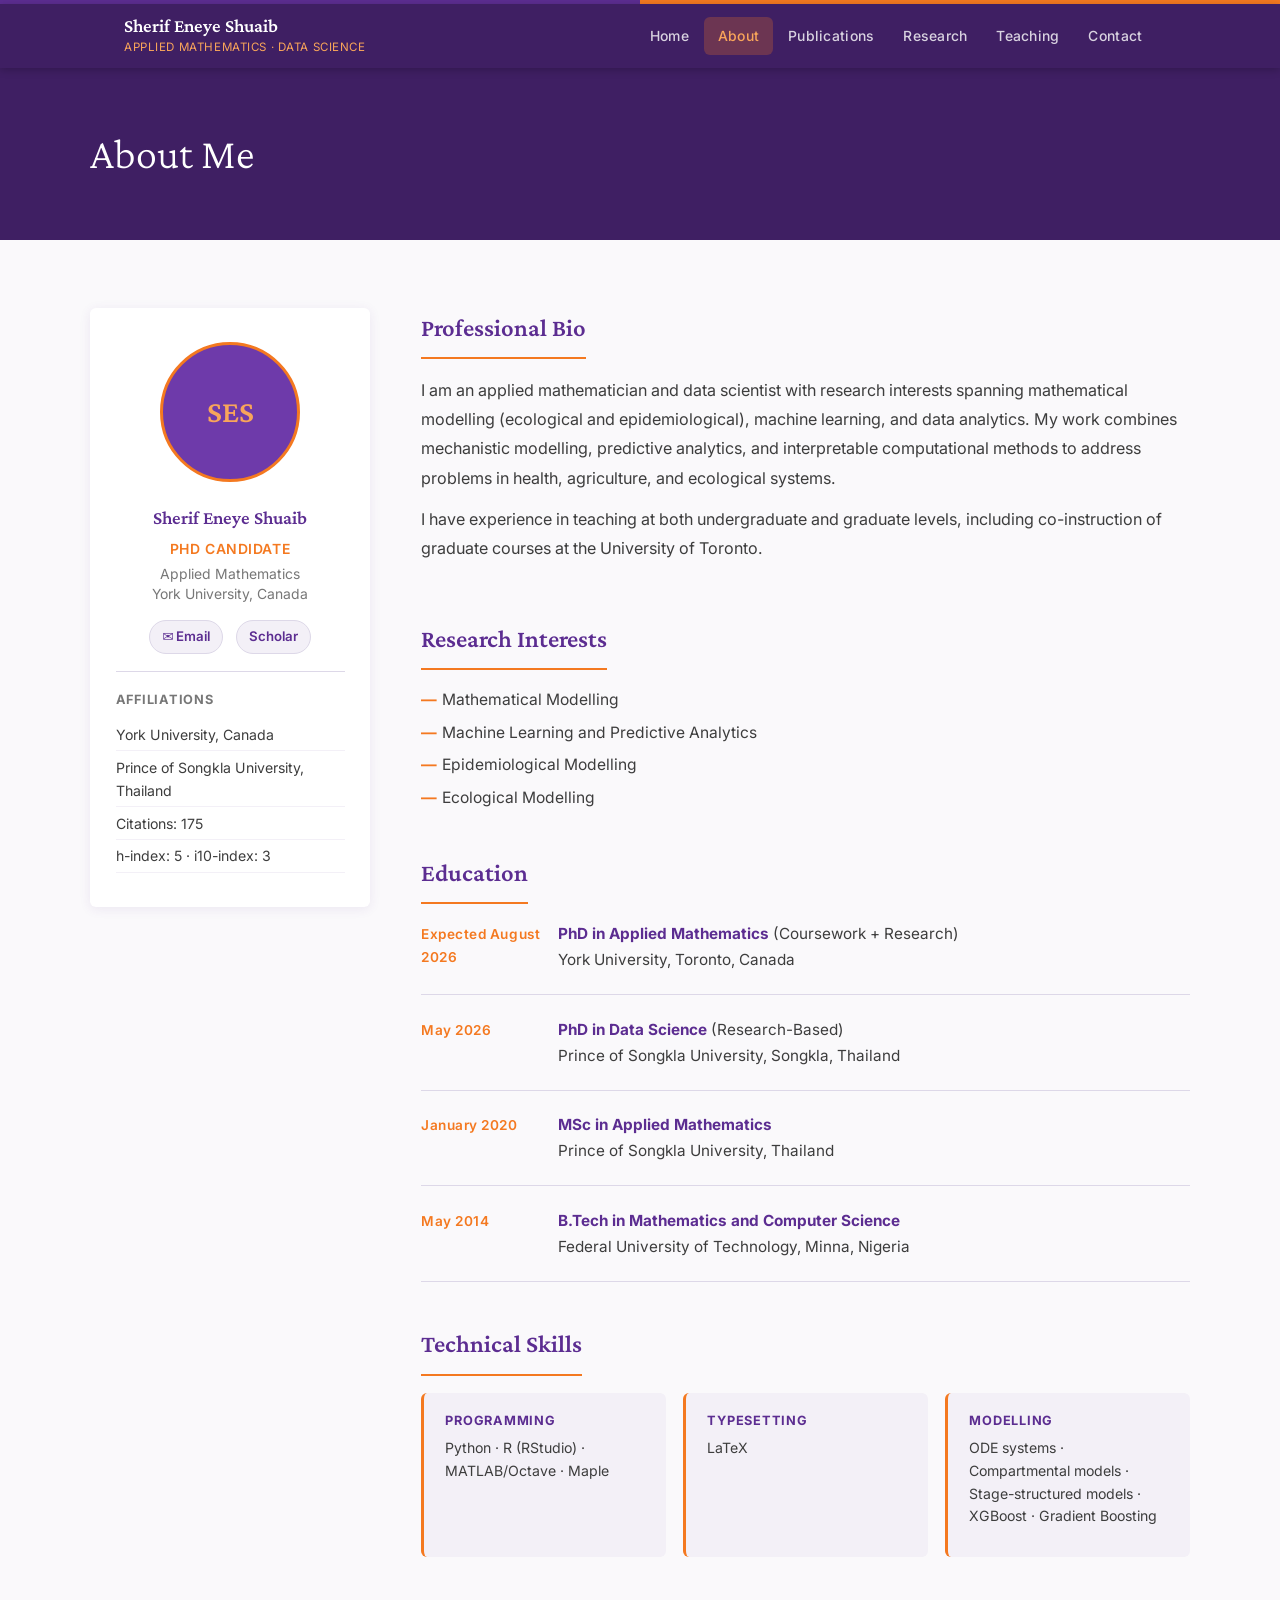
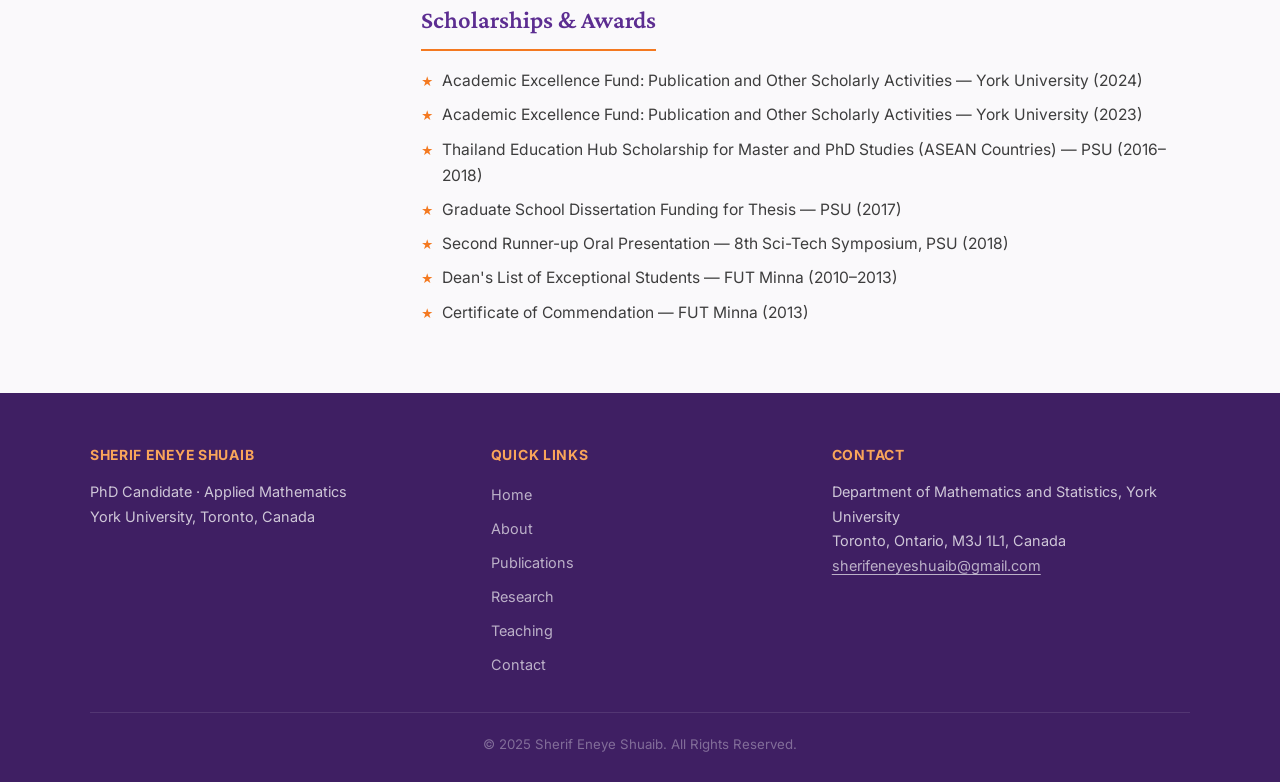
==== commit c3e185ae: "Update about.html" ====
--- a/about.html
+++ b/about.html
@@ -73,26 +73,20 @@
         <section class="about-block">
           <h2>Professional Bio</h2>
           <p>
-            I am an applied mathematician and data scientist with research interests spanning mathematical modelling, machine learning, explainable AI, epidemiological modelling, and ecological systems. My work combines mechanistic modelling, predictive analytics, and interpretable computational methods to address problems in health, agriculture, and environmental systems.
+            I am an applied mathematician and data scientist with research interests spanning mathematical modelling (ecological and epidemiological), machine learning, and data analytics. My work combines mechanistic modelling, predictive analytics, and interpretable computational methods to address problems in health, agriculture, and ecological systems.
           </p>
           <p>
-            I am currently completing two concurrent doctoral programs: a <strong>PhD in Applied Mathematics</strong> at York University (Toronto, Canada), where my thesis models ecological dynamics under climate change and fishing pressure in Canadian marine ecosystems; and a <strong>PhD in Data Science</strong> at Prince of Songkla University (Thailand), where my thesis advances predictive modelling and explainable machine learning in the oil palm industry.
-          </p>
-          <p>
-            I have experience teaching mathematics, applied mathematics, and data science at both undergraduate and graduate levels, including co-instruction of graduate courses at the University of Toronto.
+            I have experience in teaching at both undergraduate and graduate levels, including co-instruction of graduate courses at the University of Toronto.
           </p>
         </section>
 
         <section class="about-block">
           <h2>Research Interests</h2>
           <ul class="interest-list">
-            <li>Mathematical Modelling (epidemiology, ecology, agriculture)</li>
-            <li>Applied Mathematics and Differential Equations</li>
+            <li>Mathematical Modelling</li>
             <li>Machine Learning and Predictive Analytics</li>
-            <li>Explainable AI and Formal Concept Analysis</li>
-            <li>Epidemiological Modelling (COVID-19, mpox, HFMD, rotavirus)</li>
-            <li>Ecological Modelling (fish population dynamics, climate velocity)</li>
-            <li>Data Science and Feature Selection</li>
+            <li>Epidemiological Modelling</li>
+            <li>Ecological Modelling</li>
           </ul>
         </section>
 
@@ -100,7 +94,7 @@
           <h2>Education</h2>
           <div class="edu-list">
             <div class="edu-item">
-              <div class="edu-year">Expected July 2026</div>
+              <div class="edu-year">Expected August 2026</div>
               <div class="edu-detail">
                 <strong>PhD in Applied Mathematics</strong> (Coursework + Research)<br>
                 York University, Toronto, Canada<br>
@@ -110,7 +104,7 @@
               <div class="edu-year">May 2026</div>
               <div class="edu-detail">
                 <strong>PhD in Data Science</strong> (Research-Based)<br>
-                Prince of Songkla University, Songkhla, Thailand<br>
+                Prince of Songkla University, Songkla, Thailand<br>
               </div>
             </div>
             <div class="edu-item">
@@ -145,11 +139,6 @@
               <strong>Modelling</strong>
               <p>ODE systems · Compartmental models · Stage-structured models · XGBoost · Gradient Boosting</p>
             </div>
-            <div class="skill-group">
-              <strong>Methods</strong>
-              <p>FCA · Formal concept lattices · Feature selection · Sentiment analysis · Topic modelling</p>
-            </div>
-          </div>
         </section>
 
         <section class="about-block">
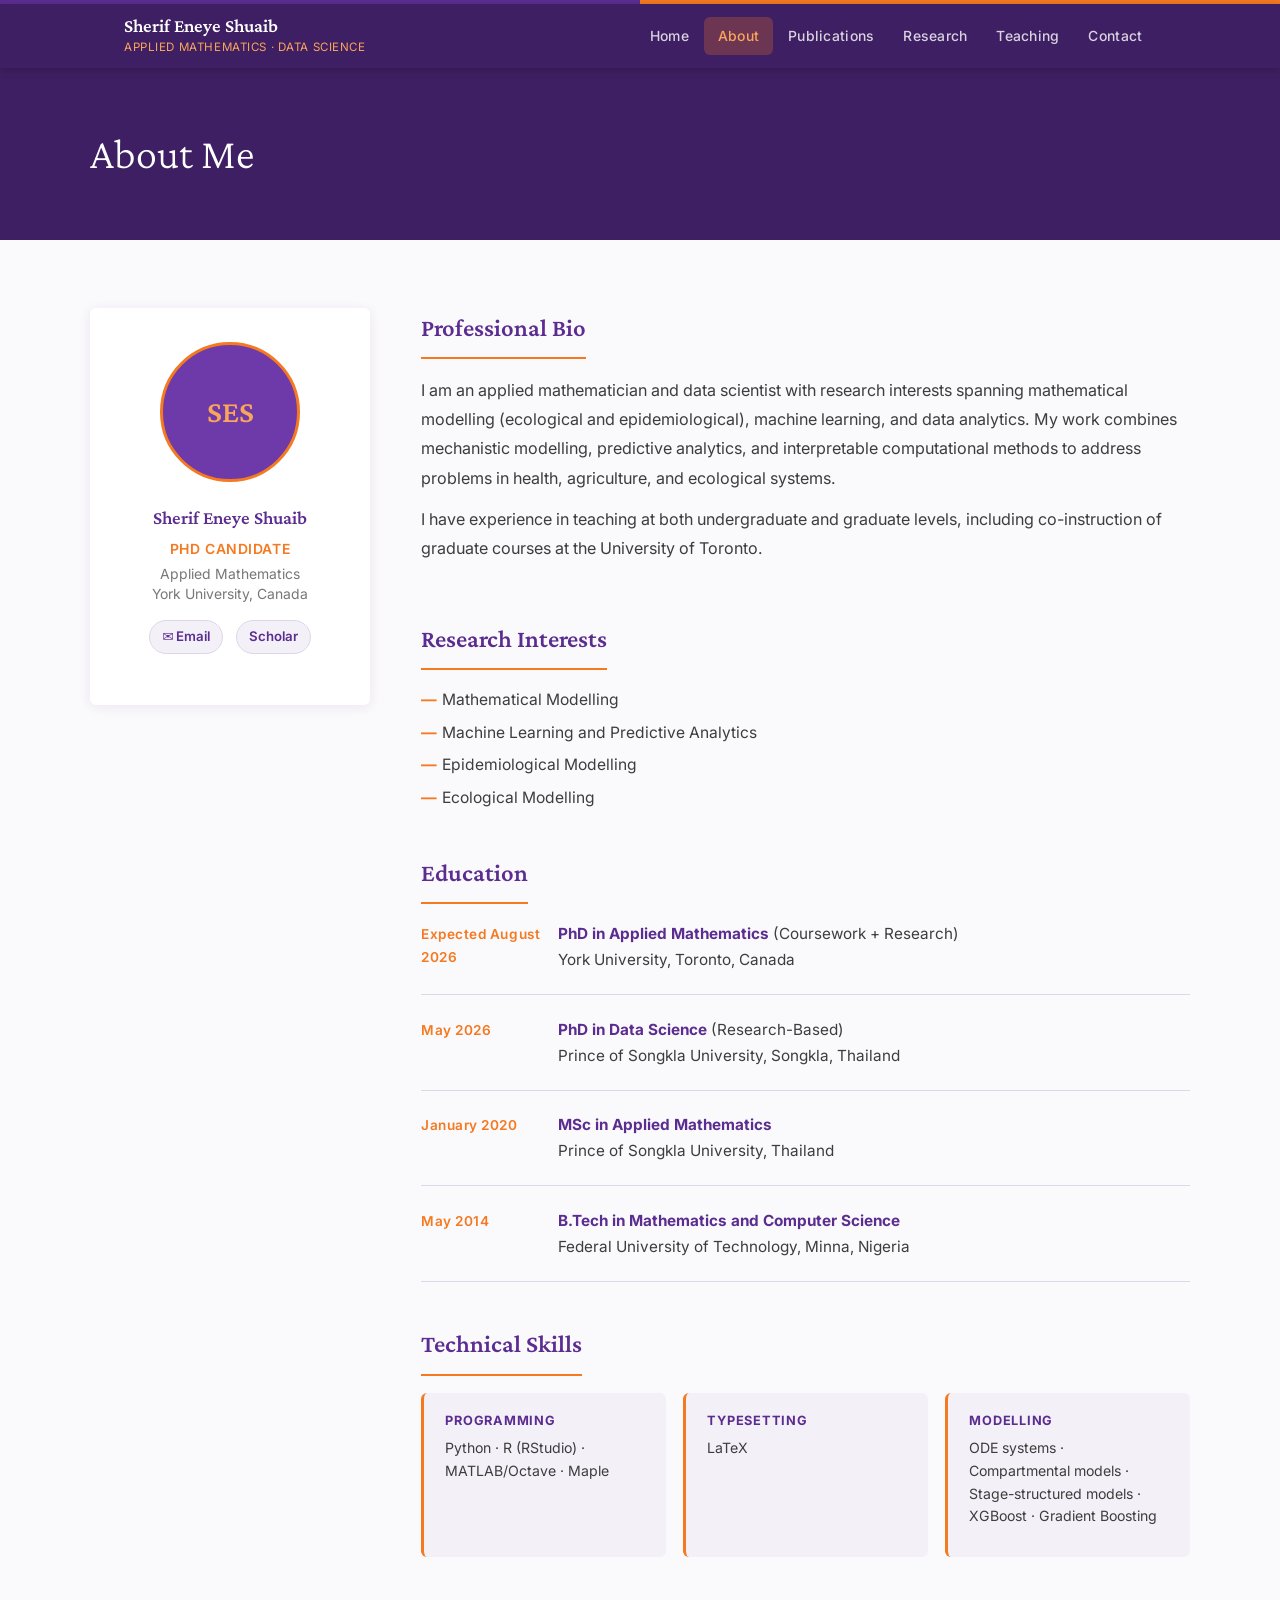
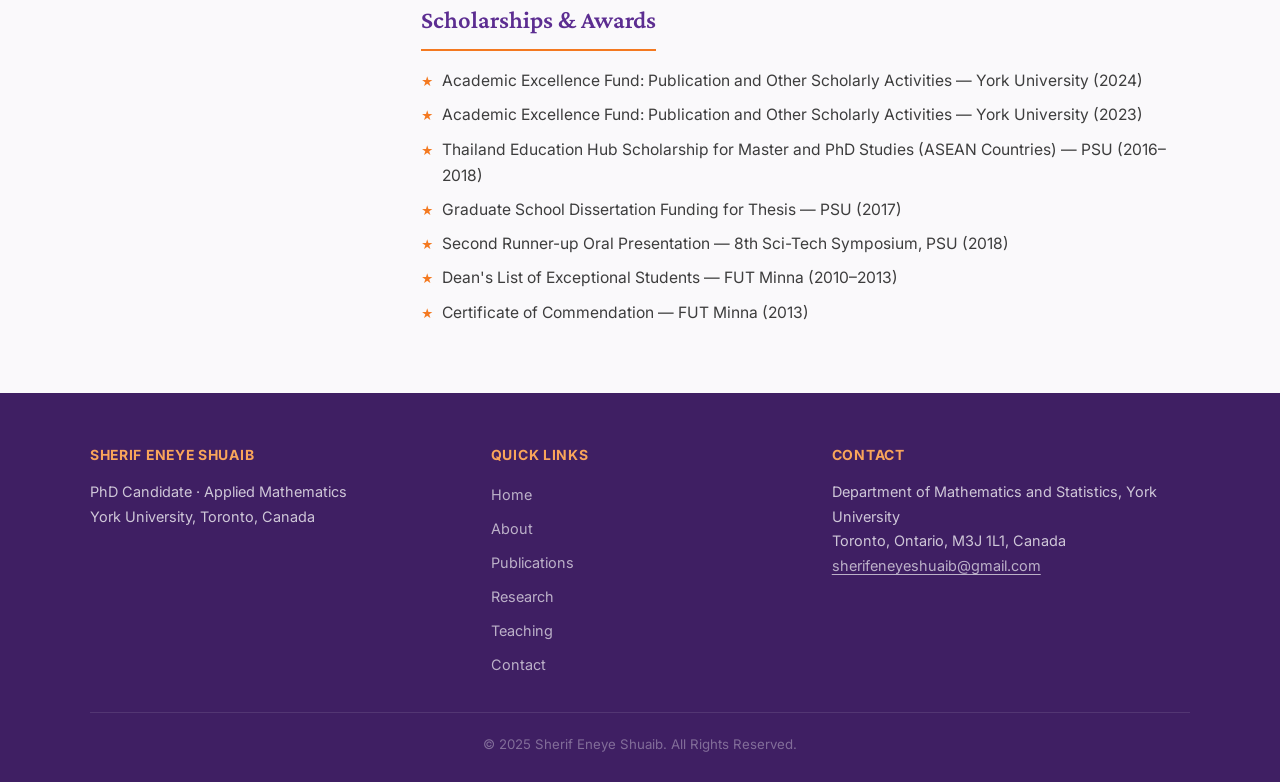
==== commit ccf644a8: "Update about.html" ====
--- a/about.html
+++ b/about.html
@@ -56,16 +56,6 @@
             <a href="mailto:sherifeneyeshuaib@gmail.com">✉ Email</a>
             <a href="https://scholar.google.com/citations?hl=en&user=ZMl4wygAAAAJ" target="_blank">Scholar</a>
           </div>
-          <div class="sidebar-affiliations">
-            <strong>Affiliations</strong>
-            <ul>
-              <li>York University, Canada</li>
-              <li>Prince of Songkla University, Thailand</li>
-              <li>Citations: 175</li>
-              <li>h-index: 5 · i10-index: 3</li>
-            </ul>
-          </div>
-        </div>
       </aside>
 
       <main class="about-main">
